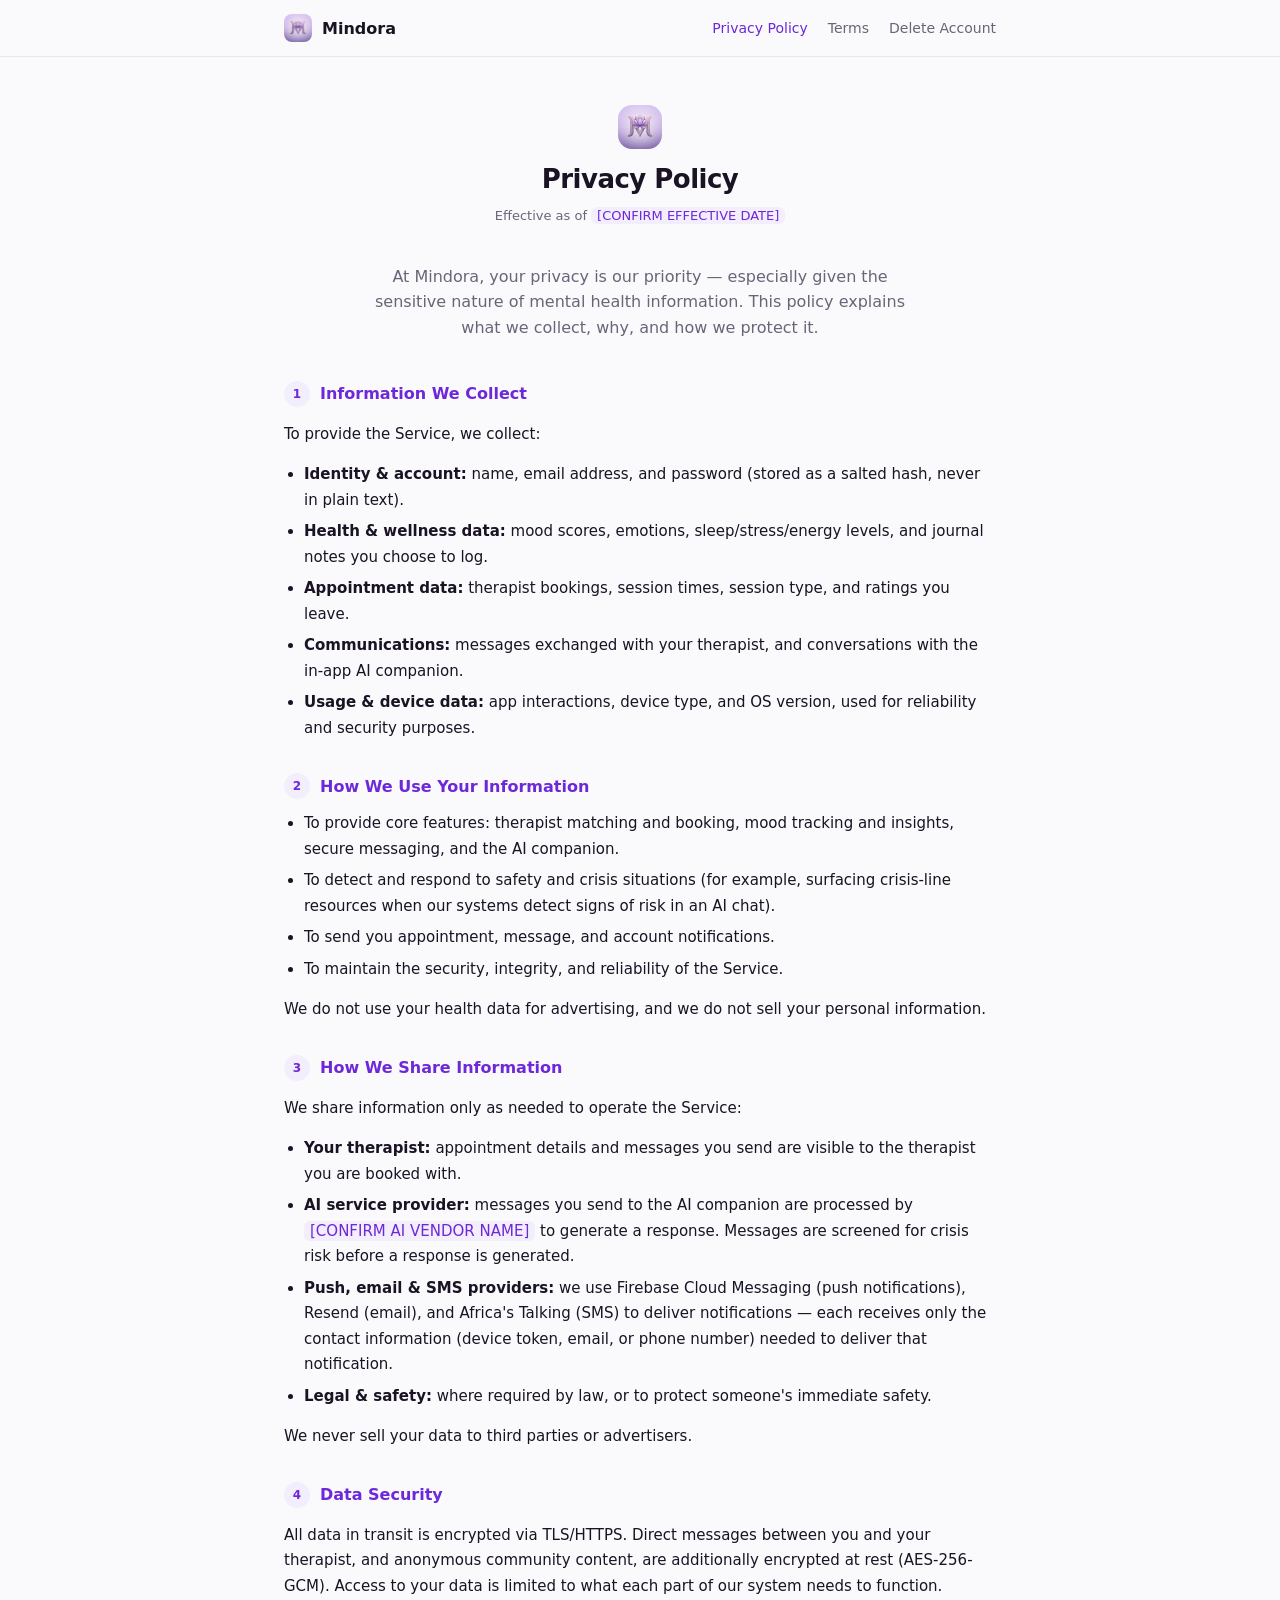
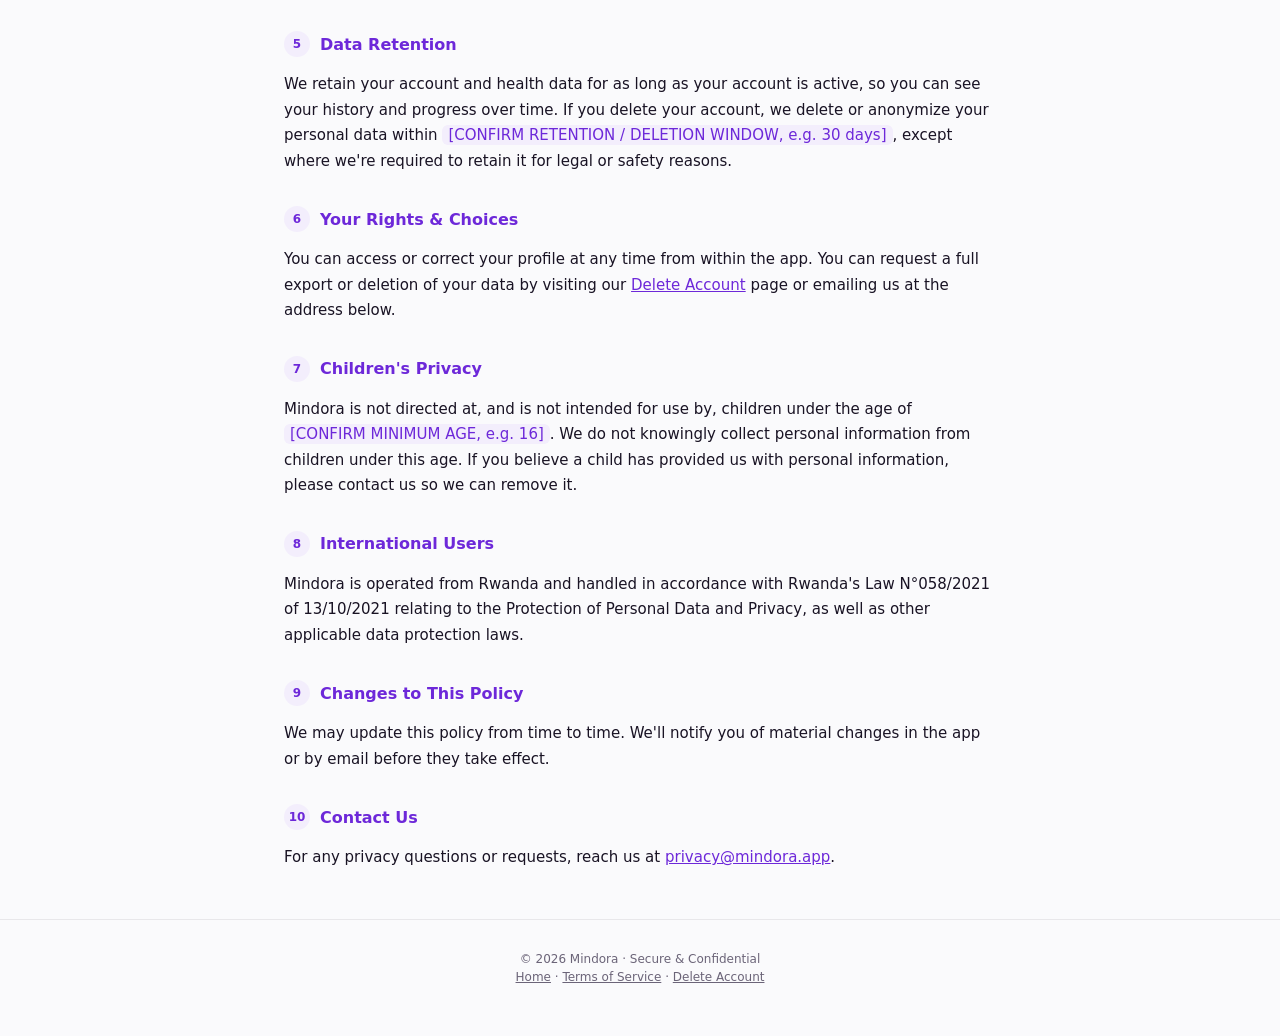
==== privacy-policy.html @ c6e9440b "Add initial HTML files and assets for Mindora public site" ====
<!DOCTYPE html>
<html lang="en">
<head>
<meta charset="UTF-8">
<meta name="viewport" content="width=device-width, initial-scale=1">
<title>Privacy Policy — Mindora</title>
<meta name="description" content="How Mindora collects, uses, and protects your personal and health information.">
<link rel="icon" type="image/png" href="assets/favicon-32.png">
<link rel="apple-touch-icon" href="assets/apple-touch-icon.png">
<link rel="stylesheet" href="assets/style.css">
<style>mark { background: var(--tint-soft); color: var(--tint); padding: 1px 6px; border-radius: 6px; font-style: normal; }</style>
</head>
<body>

<nav class="nav">
  <div class="nav-inner">
    <a class="brand" href="index.html"><img src="assets/logo-512.png" alt="Mindora"> Mindora</a>
    <div class="nav-links">
      <a href="privacy-policy.html" class="active">Privacy Policy</a>
      <a href="terms-of-service.html">Terms</a>
      <a href="delete-account.html">Delete Account</a>
    </div>
  </div>
</nav>

<main class="wrap">
  <div class="doc-header">
    <img class="logo-badge" src="assets/logo-512.png" alt="">
    <h1>Privacy Policy</h1>
    <p class="updated">Effective as of <mark>[CONFIRM EFFECTIVE DATE]</mark></p>
  </div>

  <p class="intro">At Mindora, your privacy is our priority — especially given the sensitive nature of mental health information. This policy explains what we collect, why, and how we protect it.</p>

  <div class="section">
    <h2><span class="num">1</span> Information We Collect</h2>
    <p>To provide the Service, we collect:</p>
    <ul>
      <li><strong>Identity &amp; account:</strong> name, email address, and password (stored as a salted hash, never in plain text).</li>
      <li><strong>Health &amp; wellness data:</strong> mood scores, emotions, sleep/stress/energy levels, and journal notes you choose to log.</li>
      <li><strong>Appointment data:</strong> therapist bookings, session times, session type, and ratings you leave.</li>
      <li><strong>Communications:</strong> messages exchanged with your therapist, and conversations with the in-app AI companion.</li>
      <li><strong>Usage &amp; device data:</strong> app interactions, device type, and OS version, used for reliability and security purposes.</li>
    </ul>
  </div>

  <div class="section">
    <h2><span class="num">2</span> How We Use Your Information</h2>
    <ul>
      <li>To provide core features: therapist matching and booking, mood tracking and insights, secure messaging, and the AI companion.</li>
      <li>To detect and respond to safety and crisis situations (for example, surfacing crisis-line resources when our systems detect signs of risk in an AI chat).</li>
      <li>To send you appointment, message, and account notifications.</li>
      <li>To maintain the security, integrity, and reliability of the Service.</li>
    </ul>
    <p>We do not use your health data for advertising, and we do not sell your personal information.</p>
  </div>

  <div class="section">
    <h2><span class="num">3</span> How We Share Information</h2>
    <p>We share information only as needed to operate the Service:</p>
    <ul>
      <li><strong>Your therapist:</strong> appointment details and messages you send are visible to the therapist you are booked with.</li>
      <li><strong>AI service provider:</strong> messages you send to the AI companion are processed by <mark>[CONFIRM AI VENDOR NAME]</mark> to generate a response. Messages are screened for crisis risk before a response is generated.</li>
      <li><strong>Push, email &amp; SMS providers:</strong> we use Firebase Cloud Messaging (push notifications), Resend (email), and Africa's Talking (SMS) to deliver notifications — each receives only the contact information (device token, email, or phone number) needed to deliver that notification.</li>
      <li><strong>Legal &amp; safety:</strong> where required by law, or to protect someone's immediate safety.</li>
    </ul>
    <p>We never sell your data to third parties or advertisers.</p>
  </div>

  <div class="section">
    <h2><span class="num">4</span> Data Security</h2>
    <p>All data in transit is encrypted via TLS/HTTPS. Direct messages between you and your therapist, and anonymous community content, are additionally encrypted at rest (AES-256-GCM). Access to your data is limited to what each part of our system needs to function.</p>
  </div>

  <div class="section">
    <h2><span class="num">5</span> Data Retention</h2>
    <p>We retain your account and health data for as long as your account is active, so you can see your history and progress over time. If you delete your account, we delete or anonymize your personal data within <mark>[CONFIRM RETENTION / DELETION WINDOW, e.g. 30 days]</mark>, except where we're required to retain it for legal or safety reasons.</p>
  </div>

  <div class="section">
    <h2><span class="num">6</span> Your Rights &amp; Choices</h2>
    <p>You can access or correct your profile at any time from within the app. You can request a full export or deletion of your data by visiting our <a href="delete-account.html">Delete Account</a> page or emailing us at the address below.</p>
  </div>

  <div class="section">
    <h2><span class="num">7</span> Children's Privacy</h2>
    <p>Mindora is not directed at, and is not intended for use by, children under the age of <mark>[CONFIRM MINIMUM AGE, e.g. 16]</mark>. We do not knowingly collect personal information from children under this age. If you believe a child has provided us with personal information, please contact us so we can remove it.</p>
  </div>

  <div class="section">
    <h2><span class="num">8</span> International Users</h2>
    <p>Mindora is operated from Rwanda and handled in accordance with Rwanda's Law N°058/2021 of 13/10/2021 relating to the Protection of Personal Data and Privacy, as well as other applicable data protection laws.</p>
  </div>

  <div class="section">
    <h2><span class="num">9</span> Changes to This Policy</h2>
    <p>We may update this policy from time to time. We'll notify you of material changes in the app or by email before they take effect.</p>
  </div>

  <div class="section">
    <h2><span class="num">10</span> Contact Us</h2>
    <p>For any privacy questions or requests, reach us at <a href="mailto:privacy@mindora.app">privacy@mindora.app</a>.</p>
  </div>
</main>

<footer>
  <p>© <span id="year"></span> Mindora · Secure &amp; Confidential</p>
  <p><a href="index.html">Home</a> · <a href="terms-of-service.html">Terms of Service</a> · <a href="delete-account.html">Delete Account</a></p>
</footer>

<script>document.getElementById('year').textContent = new Date().getFullYear();</script>
</body>
</html>
---- assets/style.css ----
/* Mindora public site — shared styles. Tokens mirror constants/theme.ts in the app repo. */

:root {
  --text: #191324;
  --text-muted: #6B6478;
  --bg: #FAFAFC;
  --surface: #FFFFFF;
  --border: rgba(25,19,36,0.08);
  --tint: #6D28D9;
  --tint-pressed: #5B21B6;
  --tint-soft: #F3EEFC;
  --danger: #C0362C;
  --danger-soft: #FBEBEA;
  --radius-md: 14px;
  --radius-lg: 18px;
  --radius-xl: 22px;
  --radius-pill: 999px;
  --shadow: 0 12px 28px rgba(21,14,40,0.10);
  color-scheme: light;
}

:root[data-theme="dark"] {
  --text: #F1EEF7;
  --text-muted: #A79FB5;
  --bg: #0E0B16;
  --surface: #191420;
  --border: rgba(241,238,247,0.09);
  --tint: #B49CF5;
  --tint-pressed: #C9B7F9;
  --tint-soft: rgba(180,156,245,0.14);
  --danger: #E6746A;
  --danger-soft: rgba(230,116,106,0.14);
  --shadow: 0 12px 28px rgba(0,0,0,0.45);
  color-scheme: dark;
}

@media (prefers-color-scheme: dark) {
  :root:not([data-theme="light"]) {
    --text: #F1EEF7;
    --text-muted: #A79FB5;
    --bg: #0E0B16;
    --surface: #191420;
    --border: rgba(241,238,247,0.09);
    --tint: #B49CF5;
    --tint-pressed: #C9B7F9;
    --tint-soft: rgba(180,156,245,0.14);
    --danger: #E6746A;
    --danger-soft: rgba(230,116,106,0.14);
    --shadow: 0 12px 28px rgba(0,0,0,0.45);
    color-scheme: dark;
  }
}

* { box-sizing: border-box; }

html, body {
  margin: 0;
  padding: 0;
  background: var(--bg);
  color: var(--text);
  font-family: system-ui, -apple-system, BlinkMacSystemFont, 'Segoe UI', Roboto, Helvetica, Arial, sans-serif;
  -webkit-font-smoothing: antialiased;
  overflow-x: hidden;
}

a { color: var(--tint); }

.wrap {
  max-width: 760px;
  margin: 0 auto;
  padding: 0 24px;
}

/* ── Nav ───────────────────────────────────────────────────────────── */
.nav {
  border-bottom: 1px solid var(--border);
  background: var(--bg);
  position: sticky;
  top: 0;
  z-index: 10;
}
.nav-inner {
  max-width: 760px;
  margin: 0 auto;
  padding: 14px 24px;
  display: flex;
  align-items: center;
  justify-content: space-between;
  gap: 16px;
}
.brand {
  display: flex;
  align-items: center;
  gap: 10px;
  text-decoration: none;
  color: var(--text);
  font-weight: 700;
  font-size: 16px;
}
.brand img { width: 28px; height: 28px; border-radius: 8px; display: block; }
.nav-links { display: flex; gap: 20px; flex-wrap: wrap; }
.nav-links a {
  color: var(--text-muted);
  text-decoration: none;
  font-size: 14px;
  font-weight: 500;
}
.nav-links a:hover, .nav-links a.active { color: var(--tint); }

/* ── Hero (index only) ────────────────────────────────────────────── */
.hero {
  padding: 56px 0 40px;
  display: flex;
  align-items: center;
  gap: 40px;
  flex-wrap: wrap;
}
.hero-copy { flex: 1 1 320px; min-width: 280px; }
.hero-art { flex: 0 0 220px; }
.hero-art img {
  width: 220px;
  max-width: 100%;
  border-radius: 28px;
  box-shadow: var(--shadow);
  display: block;
}
.eyebrow {
  display: inline-block;
  font-size: 11px;
  font-weight: 700;
  letter-spacing: 0.08em;
  text-transform: uppercase;
  color: var(--tint);
  background: var(--tint-soft);
  padding: 6px 12px;
  border-radius: var(--radius-pill);
  margin-bottom: 16px;
}
h1 { font-size: 34px; line-height: 1.15; letter-spacing: -0.02em; margin: 0 0 14px; }
.lede { font-size: 17px; line-height: 1.6; color: var(--text-muted); margin: 0 0 24px; max-width: 46ch; }

.btn-row { display: flex; gap: 12px; flex-wrap: wrap; }
.btn {
  display: inline-flex;
  align-items: center;
  gap: 8px;
  padding: 12px 20px;
  border-radius: var(--radius-pill);
  font-weight: 600;
  font-size: 14px;
  text-decoration: none;
  border: 1px solid transparent;
}
.btn-primary { background: var(--tint); color: #fff; }
.btn-primary:hover { background: var(--tint-pressed); }
.btn-secondary { background: var(--surface); color: var(--text); border-color: var(--border); }

/* ── Content cards / sections ─────────────────────────────────────── */
.card {
  background: var(--surface);
  border: 1px solid var(--border);
  border-radius: var(--radius-lg);
  padding: 24px;
  margin-bottom: 20px;
}
.card-grid { display: grid; grid-template-columns: repeat(auto-fit, minmax(160px, 1fr)); gap: 16px; margin: 32px 0; }
.card-grid .card { margin-bottom: 0; text-align: center; }
.card-grid .icon { font-size: 26px; margin-bottom: 8px; display: block; }
.card-grid h3 { font-size: 14px; margin: 0 0 4px; }
.card-grid p { font-size: 13px; color: var(--text-muted); margin: 0; line-height: 1.5; }

/* ── Legal doc layout ──────────────────────────────────────────────── */
.doc-header { padding: 48px 0 8px; text-align: center; }
.doc-header .logo-badge {
  width: 44px; height: 44px; border-radius: 14px;
  margin: 0 auto 16px;
  display: block;
}
.doc-header h1 { font-size: 26px; margin-bottom: 6px; }
.updated { font-size: 13px; color: var(--text-muted); }
.intro { text-align: center; color: var(--text-muted); line-height: 1.6; max-width: 56ch; margin: 20px auto 40px; }

.section { margin-bottom: 32px; }
.section h2 {
  font-size: 16px;
  display: flex;
  align-items: center;
  gap: 10px;
  color: var(--tint);
  margin-bottom: 12px;
}
.section h2 .num {
  width: 26px; height: 26px; border-radius: 50%;
  background: var(--tint-soft);
  color: var(--tint);
  font-size: 12px;
  display: inline-flex; align-items: center; justify-content: center;
  flex-shrink: 0;
}
.section p, .section li { line-height: 1.7; font-size: 15px; color: var(--text); }
.section ul { padding-left: 20px; margin: 8px 0; }
.section li { margin-bottom: 6px; }
.section .muted { color: var(--text-muted); font-size: 13px; }

.note {
  background: var(--tint-soft);
  border-radius: var(--radius-md);
  padding: 16px 18px;
  font-size: 14px;
  line-height: 1.6;
  margin: 16px 0;
}
.note.danger { background: var(--danger-soft); color: var(--danger); }

table.simple { width: 100%; border-collapse: collapse; margin: 12px 0; font-size: 14px; }
table.simple th, table.simple td { text-align: left; padding: 10px 12px; border-bottom: 1px solid var(--border); }
table.simple th { color: var(--text-muted); font-weight: 600; font-size: 12px; text-transform: uppercase; letter-spacing: 0.04em; }

/* ── Footer ────────────────────────────────────────────────────────── */
footer {
  border-top: 1px solid var(--border);
  margin-top: 48px;
  padding: 28px 0 48px;
  text-align: center;
}
footer p { font-size: 12px; color: var(--text-muted); margin: 4px 0; }
footer a { color: var(--text-muted); }

@media (max-width: 560px) {
  h1 { font-size: 28px; }
  .hero { padding-top: 36px; }
}
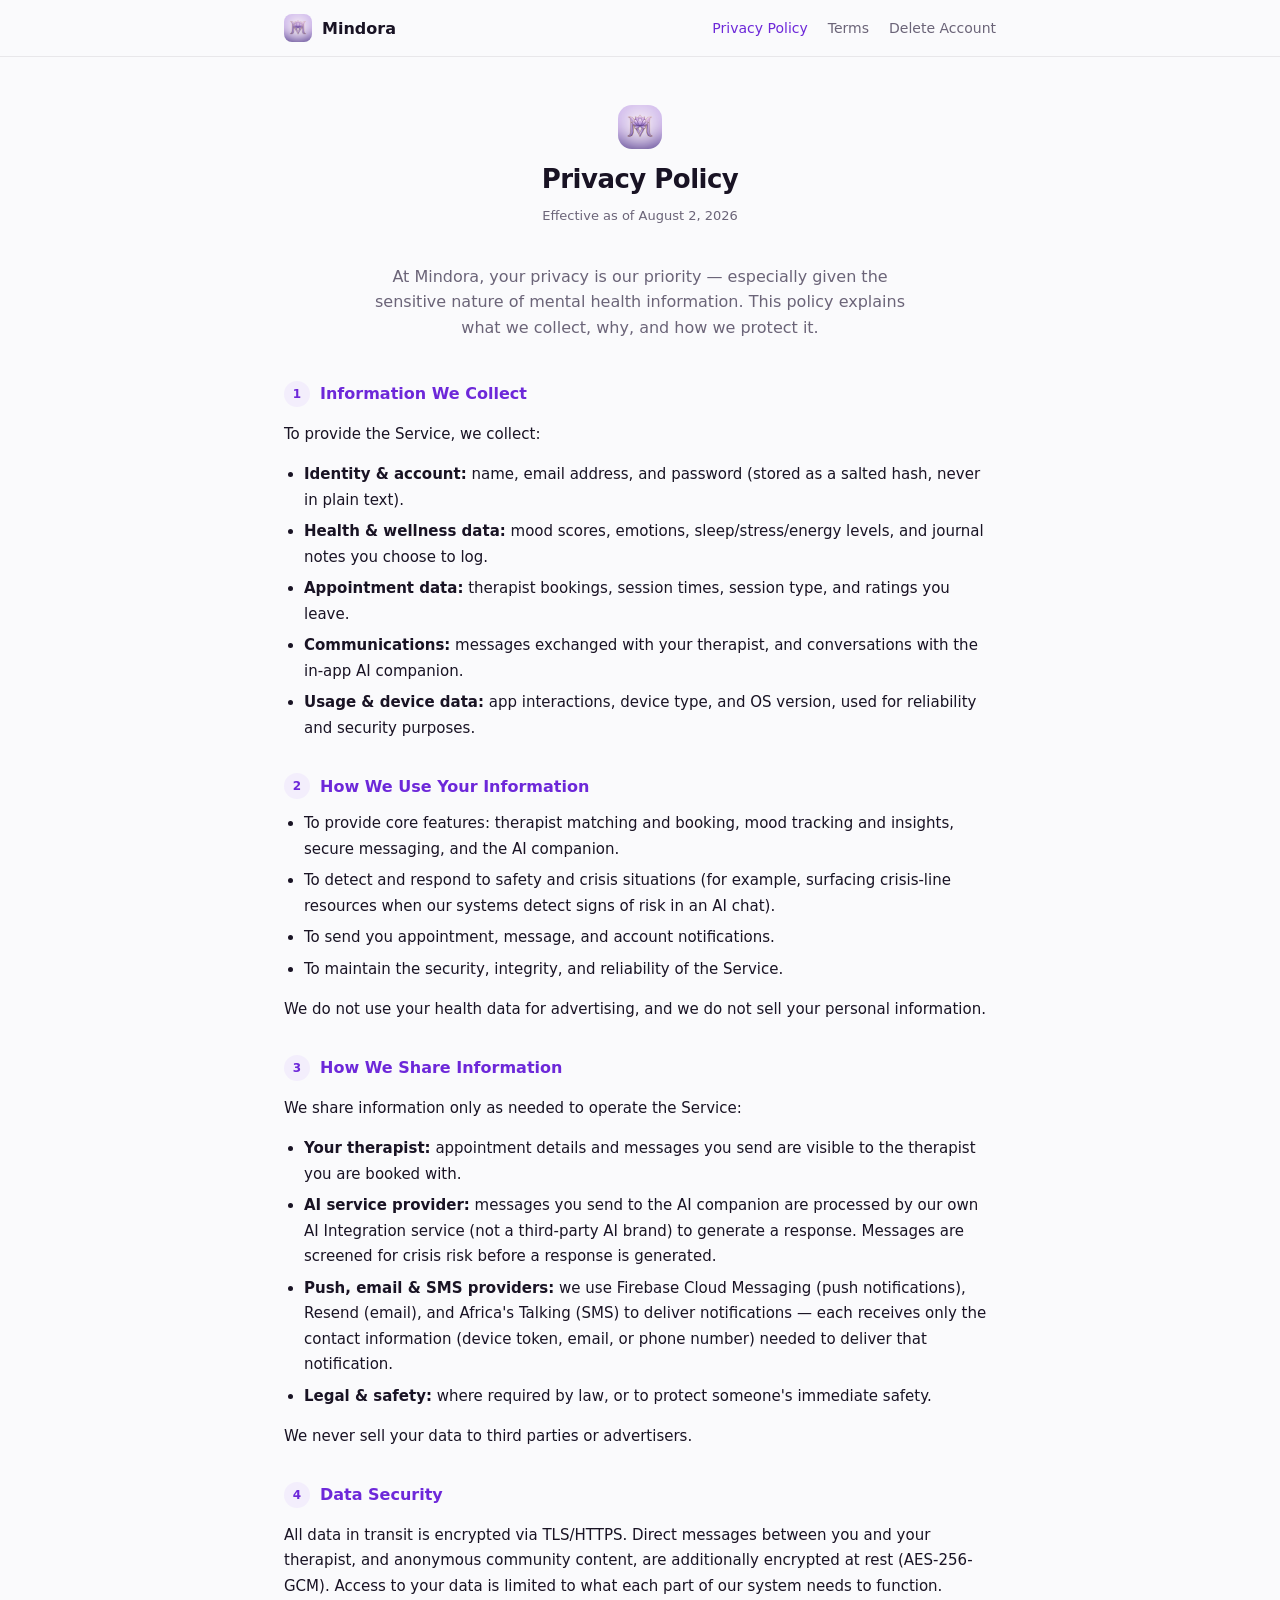
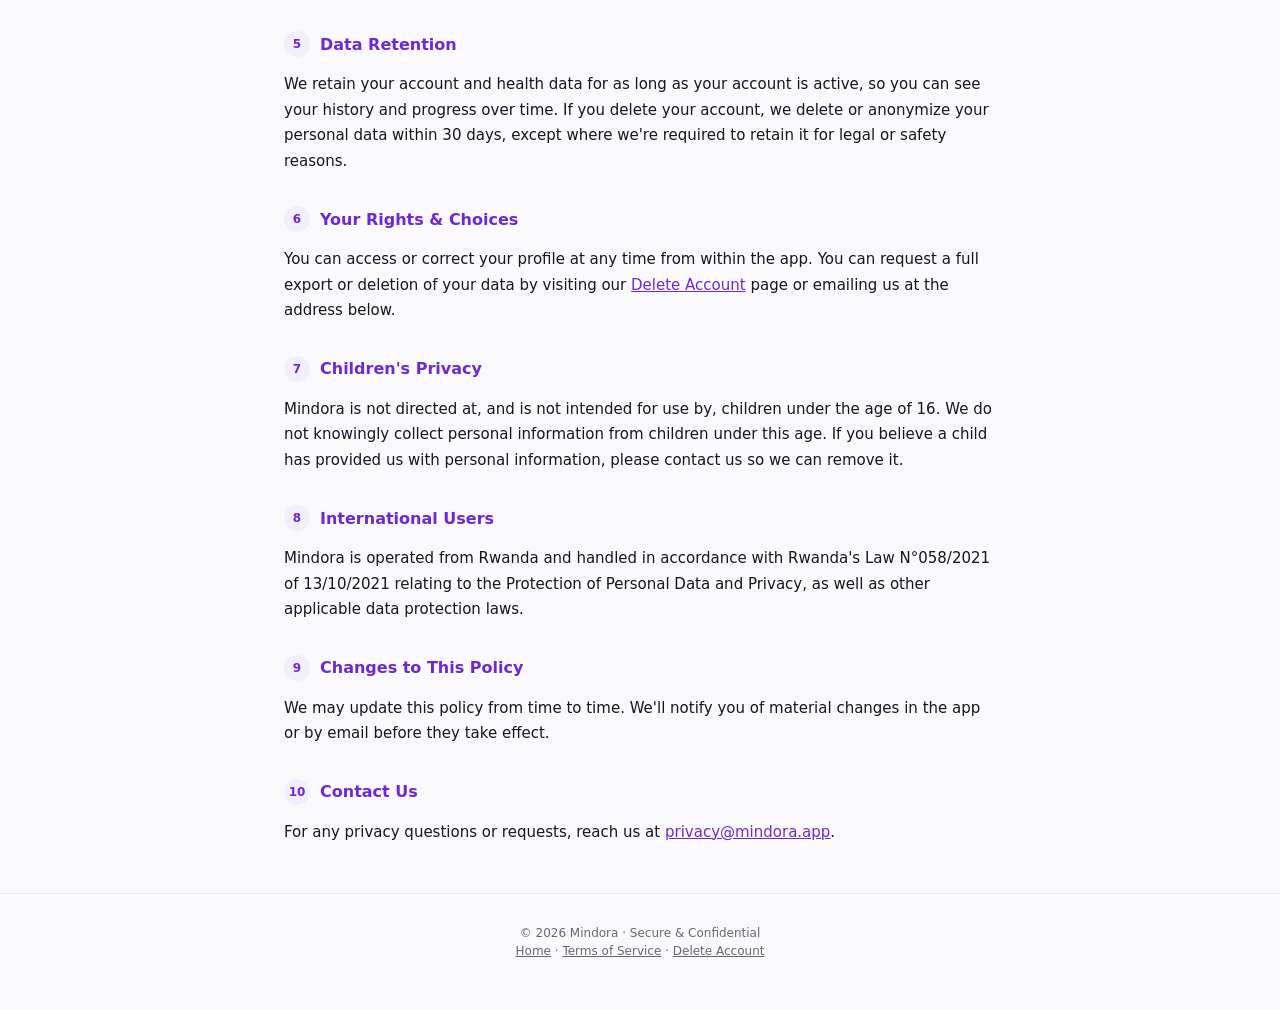
==== commit 35814502: "Update account deletion and privacy policy details for clarity and accuracy" ====
--- a/privacy-policy.html
+++ b/privacy-policy.html
@@ -27,7 +27,7 @@
   <div class="doc-header">
     <img class="logo-badge" src="assets/logo-512.png" alt="">
     <h1>Privacy Policy</h1>
-    <p class="updated">Effective as of <mark>[CONFIRM EFFECTIVE DATE]</mark></p>
+    <p class="updated">Effective as of August 2, 2026</p>
   </div>
 
   <p class="intro">At Mindora, your privacy is our priority — especially given the sensitive nature of mental health information. This policy explains what we collect, why, and how we protect it.</p>
@@ -60,7 +60,7 @@
     <p>We share information only as needed to operate the Service:</p>
     <ul>
       <li><strong>Your therapist:</strong> appointment details and messages you send are visible to the therapist you are booked with.</li>
-      <li><strong>AI service provider:</strong> messages you send to the AI companion are processed by <mark>[CONFIRM AI VENDOR NAME]</mark> to generate a response. Messages are screened for crisis risk before a response is generated.</li>
+      <li><strong>AI service provider:</strong> messages you send to the AI companion are processed by our own AI Integration service (not a third-party AI brand) to generate a response. Messages are screened for crisis risk before a response is generated.</li>
       <li><strong>Push, email &amp; SMS providers:</strong> we use Firebase Cloud Messaging (push notifications), Resend (email), and Africa's Talking (SMS) to deliver notifications — each receives only the contact information (device token, email, or phone number) needed to deliver that notification.</li>
       <li><strong>Legal &amp; safety:</strong> where required by law, or to protect someone's immediate safety.</li>
     </ul>
@@ -74,7 +74,7 @@
 
   <div class="section">
     <h2><span class="num">5</span> Data Retention</h2>
-    <p>We retain your account and health data for as long as your account is active, so you can see your history and progress over time. If you delete your account, we delete or anonymize your personal data within <mark>[CONFIRM RETENTION / DELETION WINDOW, e.g. 30 days]</mark>, except where we're required to retain it for legal or safety reasons.</p>
+    <p>We retain your account and health data for as long as your account is active, so you can see your history and progress over time. If you delete your account, we delete or anonymize your personal data within 30 days, except where we're required to retain it for legal or safety reasons.</p>
   </div>
 
   <div class="section">
@@ -84,7 +84,7 @@
 
   <div class="section">
     <h2><span class="num">7</span> Children's Privacy</h2>
-    <p>Mindora is not directed at, and is not intended for use by, children under the age of <mark>[CONFIRM MINIMUM AGE, e.g. 16]</mark>. We do not knowingly collect personal information from children under this age. If you believe a child has provided us with personal information, please contact us so we can remove it.</p>
+    <p>Mindora is not directed at, and is not intended for use by, children under the age of 16. We do not knowingly collect personal information from children under this age. If you believe a child has provided us with personal information, please contact us so we can remove it.</p>
   </div>
 
   <div class="section">
